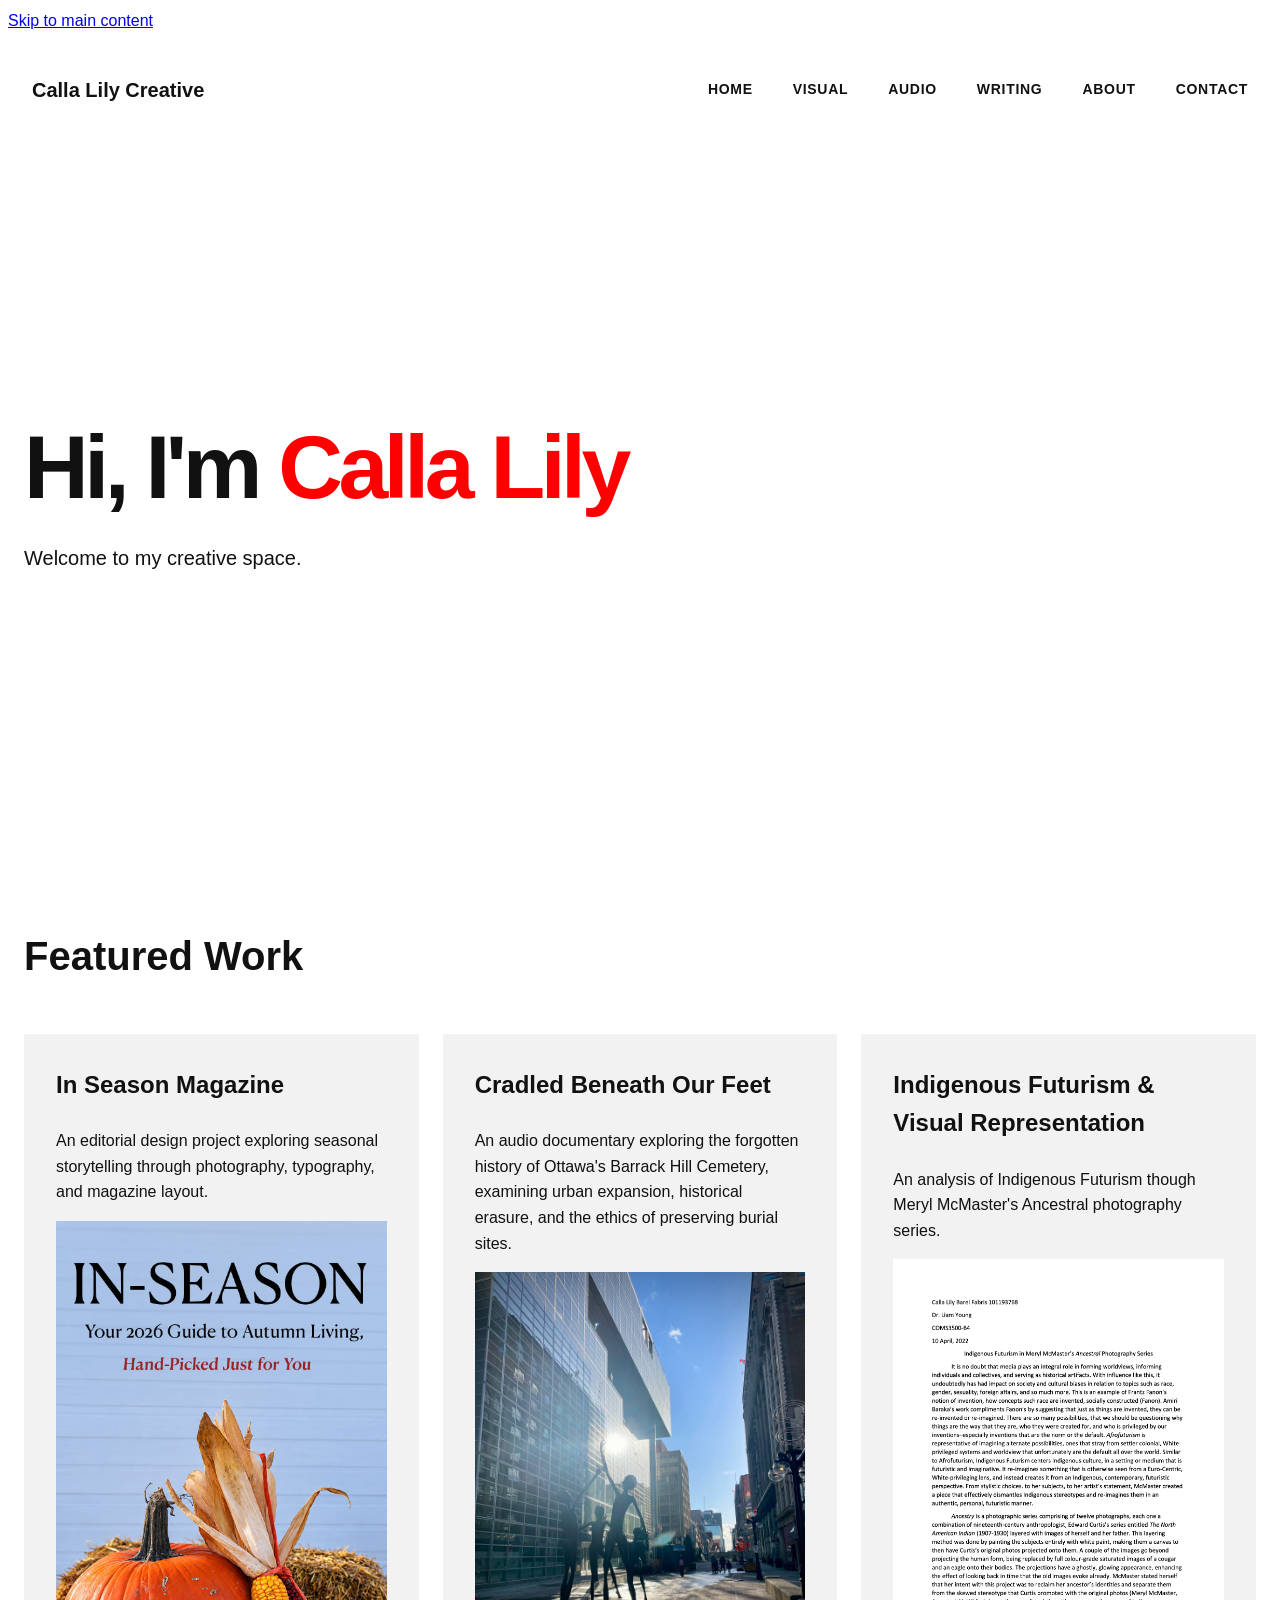
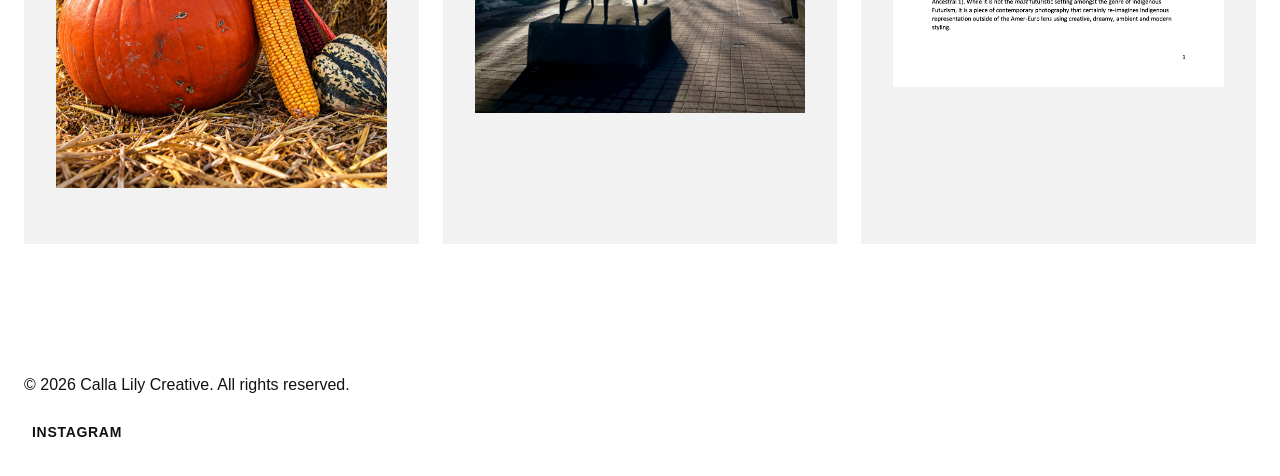
==== index.html @ 851830d2 "fixing typos caught on html validator" ====
<!DOCTYPE html>
<html lang="en">
<head>
    <meta charset="UTF-8">
    <meta name="viewport" content="width=device-width, initial-scale=1.0">
    <title>Calla Lily Creative</title>
    <link rel="stylesheet" href="css/styles.css">

    <style>
        a {
            display: inline-block;
            padding: 8px;
        }
    </style>
</head>
<body>

    <a href="#main-content">Skip to main content</a>
    <!-- tested skip link in chrome. looks good.  -->

<header> 
<a href="index.html">Calla Lily Creative</a>

    <nav aria-label="Main navigation">
        <a href="index.html">Home</a>
        <a href="visual.html">Visual</a>
        <a href="audio.html">Audio</a>
        <a href="writing.html">Writing</a>
        <a href="about.html">About</a>
        <a href="contact.html">Contact</a>
    </nav>

<!-- here is my navigation bar -->

</header>

<main id="main-content">

    <!-- This is a skip link. the href will point to the element with matching id.  -->
    <section class="hero" aria-labelledby="welcome-heading">
       
        <h1 id="welcome-heading">Hi, I'm <span class="accent">Calla Lily</span></h1>
        <!-- added a span here to highlight my name with the accent colour -->
        <p>Welcome to my creative space.</p>

        <!-- this is my large hero banner with welcome text. -->
    
    </section>

    <section class="featured" aria-labelledby="featured-heading">
        <h2 id="featured-heading">Featured Work</h2>
        <article>
            <h3>In Season Magazine</h3>
            <p>An editorial design project exploring seasonal storytelling through photography, typography, and magazine layout.</p>
     <img src="images/InSeasonCover.jpg"
        alt="Cover of In Season, a seasonal lifestyle magazine"
        width="1050"
        height="1800">
        </article>
        
        <article>
            <h3>Cradled Beneath Our Feet</h3>
            <p>An audio documentary exploring the forgotten history of Ottawa's Barrack Hill Cemetery, examining urban expansion, historical erasure, and the ethics of preserving burial sites.</p>
        <img src="images/BarrackHill.jpeg"
        alt="Sunlit sculpture surrounded by buildings in downtown Ottawa, where old burial site used to be"
        width="1056"
        height="1408">
        </article>
        <article>
            <h3>Indigenous Futurism &amp; Visual Representation</h3>
            <p>An analysis of Indigenous Futurism though Meryl McMaster's Ancestral photography series.</p>
        <img src="images/IndigenousFuturismPic-1.jpg"
        alt="First page of an academic essay analyzing Indigenous Futurism in Meryl McMaster's Ancestral photography series"
        width="2550"
        height="3300">
        </article>
    </section>
    
    <!-- these are my featured project cards. they will have image and caption. -->

</main>
    
<footer>
    <p>&copy; 2026 Calla Lily Creative. All rights reserved.</p>
    <nav aria-label="Social media">
        <a href="#">Instagram</a>
    </nav>
</footer>


<!-- At this point I have run the code through html validator. No errors or warnings! -->

 
</body>
</html>
---- css/styles.css ----
/* Global box sizing */
* {
    box-sizing: border-box;
}

/* Typography and page styles */
body {
    margin: 0;
    font-family: Helvetica, Arial, sans-serif;
    font-size: 1rem;
    line-height: 1.6;
}

/* 1 rem font size is relative, required for mid term assi. */

/* ===Colour Palette==== */

:root {
    --color-background: #FFFFFF;
    --color-surface: #F2F2F2;
    --color-text: #111111;
    --color-muted: #555555;
    --color-accent: #FF0000;
}

/* note there's SIX digits in the color-text lol */

body {
    background-color: var(--color-background);
    color: var(--color-text);
}

/* I told chatgpt that I want this website to scroll very smoothly to have an editorial look. It suggested this SCROLL-BEHABIOR:SMOOTH. So that's where I learned it, for full transparency. */
/* smooth scrolling */
html {
    scroll-behavior: smooth;
}

/* using Emmett suggestions as well. */

@media (prefers-reduced-motion: reduce) {
    html {
        scroll-behavior: auto;
    }
}

/* layout for the main page */
body {
    min-height: 100vh;
    display: grid;
    grid-template-rows: auto 1fr auto;
    grid-template-columns: minmax(0, 1fr);
}

/* wide page spacing */
/* grid requirement for css midterm */
header,
main,
footer {
    width: 100%;
    min-width: 0;
    padding: 1.5rem;
}

/* styling header and navigation */

header {
    display: flex;
    flex-wrap: wrap;
    justify-content: space-between;
    align-items: center;
    gap: 1.5rem;
}

header > a {
    color: var(--color-text);
    font-size: 1.25rem;
    font-weight: 700;
    text-decoration: none;
}

nav {
    display: flex;
    flex-wrap: wrap;
    gap: 1.5rem;
}

 nav a {
    color: var(--color-text);
    text-decoration: none;
    font-size: 0.875rem;
    font-weight: 600;
    text-transform: uppercase;
    letter-spacing: 0.05em;
 }

 nav a:hover {
    color: var(--color-accent);
 }

 nav a:focus-visible,
 header > a:focus-visible {
    outline: 2px solid var(--color-accent);
    outline-offset: 4px;
 }

 /* using emmet a lot here for header styling and nav. */

 /* creating a large hero section */

 .hero {
    min-height: 75vh;
    display: flex;
    flex-direction: column;
    justify-content: center;
    padding: 3rem 0;
 }

 .hero h1 {
    font-size: clamp(2.5rem, 7vw, 8rem);
    line-height: 0.95;
    letter-spacing: -0.05em;
    margin: 0 0 2rem;
    max-width: 20ch;
 }

 .hero p {
    font-size: 1.25rem;
    max-width: 35rem;
    margin: 0;
 }

 /* using clamp() so thaat it scales smoothly between viewports 
 using max-width to keep the text from spilling too wide. */

 /* styling my name with the accent colour */
 .accent {
    color: var(--color-accent);
 }

 /* featured work section */

 .featured {
    padding: 4rem 0;
 }

 .featured h2 {
    font-size: 2.5rem;
    line-height: 1.1;
    margin-bottom: 2rem;
 }

 .featured article {
    background-color: var(--color-surface);
    padding: 2rem;
    margin-bottom: 1.5rem;
 }

 .featured h3 {
    font-size: 1.5rem;
    margin-top: 0;
 }

 /* responsive layout and media queries */

 @media (min-width: 48rem) {
    .featured {
        display: grid;
        grid-template-columns: repeat(3, minmax(0, 1fr));
        gap: 1.5rem;
    }
 }

 .featured h2 {
    grid-column: 1/-1;
 }

 .featured article {
    margin-bottom: 0;
 }

 /* responsive images */
 img {
    display: block;
    max-width: 100%;
    height: auto;
 }

 /* featured project images */
 .featured article img {
    width: 100%;
    height: auto;
    margin-bottom: 1.5rem;
 }

 /* nov. 3rd i've added card image for project 01. 02 and 03 not done yet. */

 /* Nov. 4th. I am working on adding more pages and styling them.  */

 /* highlight the current page in the navigation. learned this online lol. */
 header nav a[aria-current="page"] {
    color: var(--color-accent);
 }

 /* Nov. 5th I am working on making all the interior pages have consistent styling. */

 /* Interior page introductions. */

 .page-intro {
   padding: 5rem 0 3rem;
 }

 .page-intro h1 {
   font-size: clamp(2.5rem, 7vw, 6rem);
   line-height: 1;
   letter-spacing: -0.05em;
   margin: 0 0 2rem;
 }

 .page-intro p{
   font-size: 1.25rem;
   max-width: 45rem;
 }

 /* clamp() for responsive font sizing */

 /* styling project cards in Portfolio project sections */

 .portfolio-work {
   padding: 3rem 0 5rem;
 }

 .portfolio-work h2 {
   font-size: 2.5rem;
   line-height: 1.1;
   margin-bottom: 2rem;
 }

 .project {
   background-color: var(--color-surface);
   padding: 2rem;
   margin-bottom: 1.5rem;
 }

 .project h3 {
   font-size: 1.5rem;
   margin-top: 0;
 }

 .project img {
   width: 100%;
   max-width: 35rem;
   height:auto;
margin-bottom: 1.5rem;
 }


 /* /* Styling Contact page. */
 /* Creading separation between each section. */
 /* for this part I had chatgpt make me a list of each property to style. */

 .about-background {
   padding: 3rem 0 5rem;
   max-width: 55rem;
 }

 .about-background h2 {
   font-size: 2.5rem;
   line-height: 1.1;
   margin-bottom: 2.5rem;
 }

 .about-background h3 {
   font-size: 1.5rem;
   margin: 2rem 0 0.5rem;
 }

 .about-background p {
   max-width: 65ch;
   margin-top: 0;
 }
 
 /* Styling the Contact page */
 /* form */

 form {
   display: flex;
   flex-direction: column;
   gap: 1rem;
   max-width: 40rem;
   margin: 3rem 0;
 }

 form label {
   font-weight: 600;
 }

 form input:not([type="radio"]),
 form select,
 form textarea {
   width: 100%;
   padding: 0.75rem;
   border: 1px solid var(--color-muted);
   border-radius: 0;
   font: inherit;
 }

 form fieldset {
   border: 1px solid var(--color-muted);
   padding: 1rem;
 }

 form button {
   align-self: flex-start;
   padding:  0.75rem 1.5rem;
   background-color: var(--color-text);
   color: var(--color-background);
   border: none;
   font: inherit;
   font-weight: 600;
   cursor: pointer;
 }

 form button:hover {
   background-color: var(--color-accent);
 }

 form button:focus-visible {
   outline: 2px solid var(--color-accent);
   outline-offset: 3px;
 }

 /* Styling 'creative service' table in the Contact page. */
 /* used chatgpt again to write me a list of properties to edit with css. */

 table {
   width: 100%;
   border-collapse: collapse;
   margin: 2rem 0 4rem;
 }

 table caption {
   text-align: left;
   font-weight: 600;
   margin-bottom: 1rem;
 }

 table th, 
 table td {
   padding: 1rem;
   text-align: left;
   border-bottom: 1px solid #CCCCCC
 }

 table thead {
   background-color: var(--color-text);
   color: var(--color-background);
 }

 table tbody tr:nth-child(even) {
   background-color: var(--color-surface);
 }

 table tfoot {
   font-weight: 700;
 }
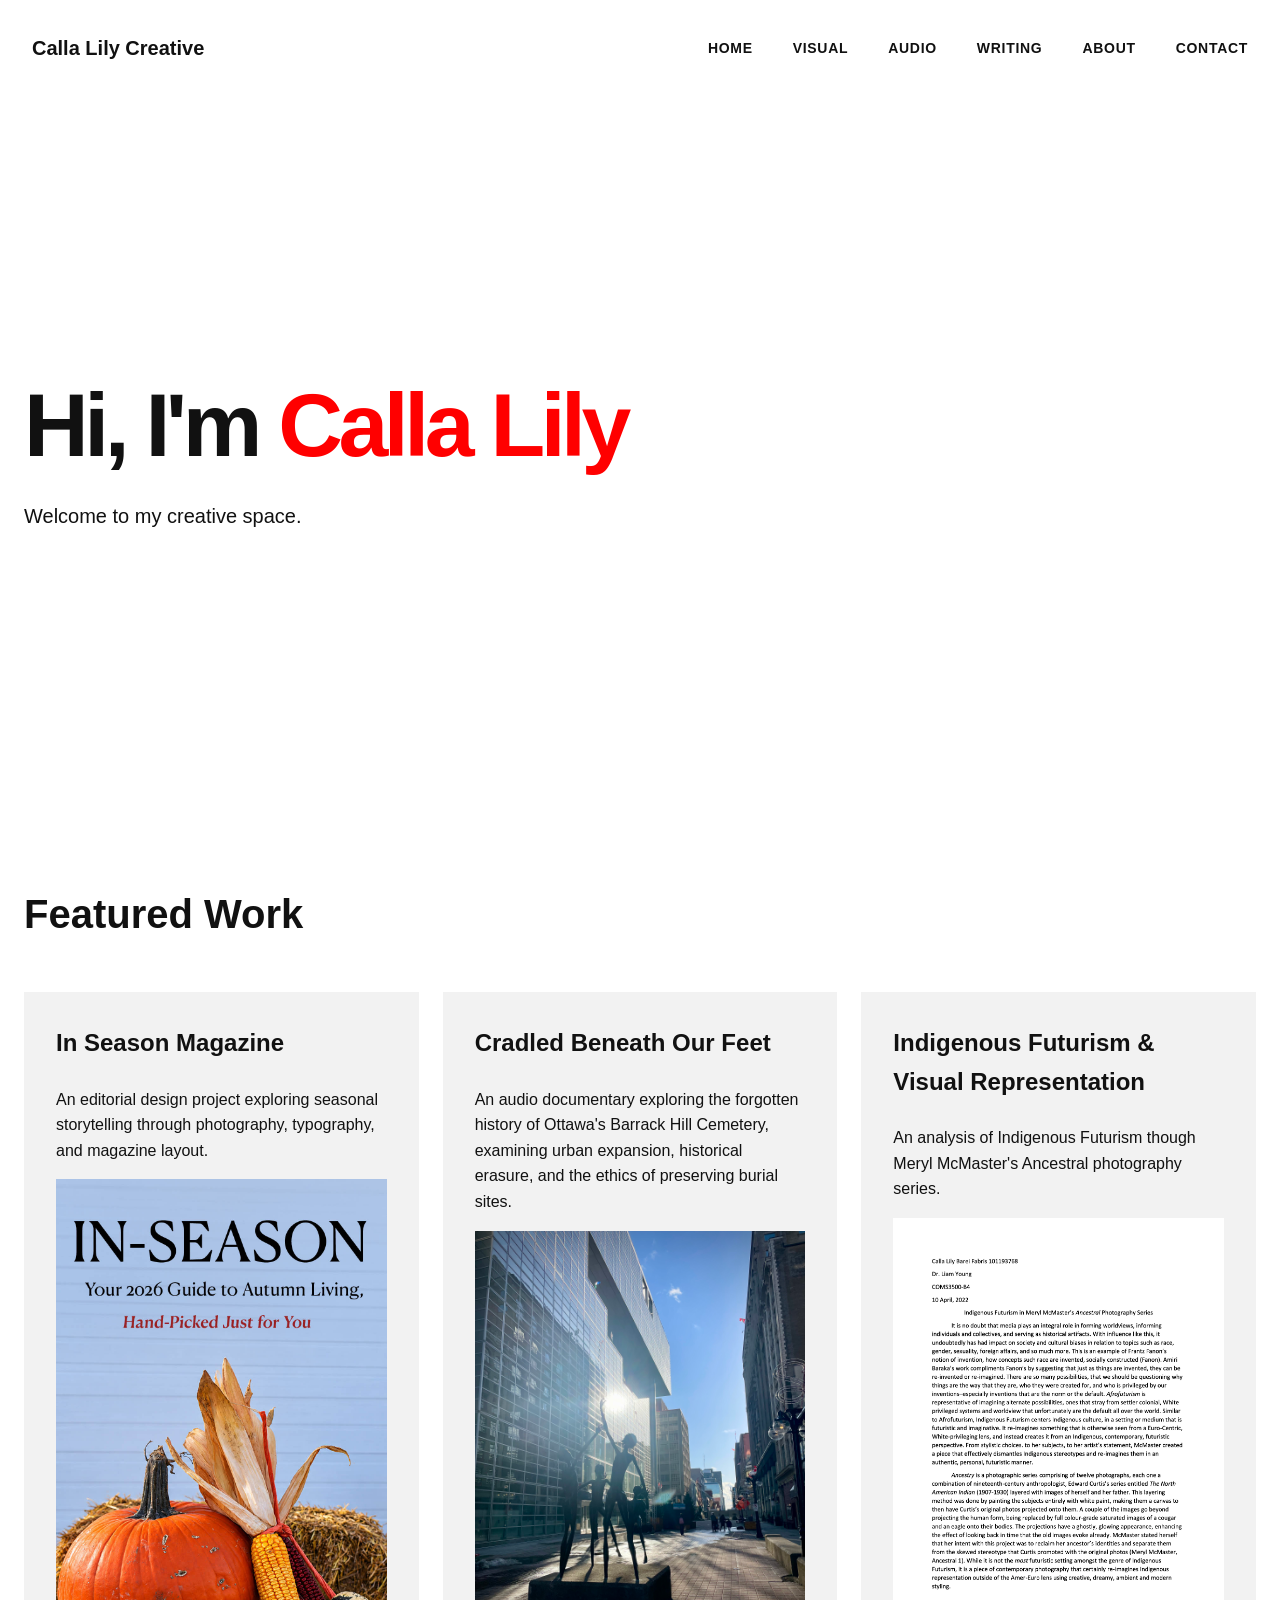
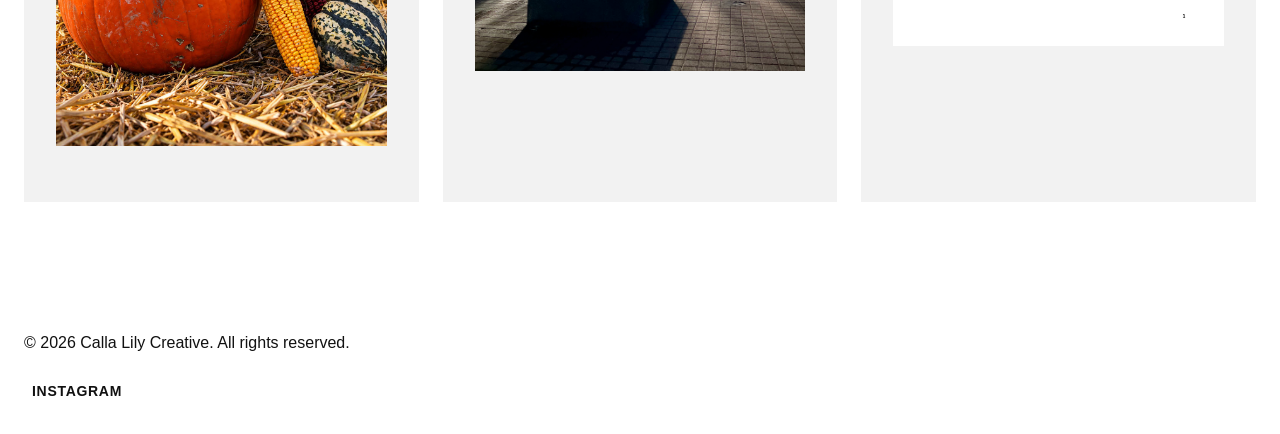
==== commit d278714f: "skip link focus visible and z index in stylesheet" ====
--- a/index.html
+++ b/index.html
@@ -15,8 +15,10 @@
 </head>
 <body>
 
-    <a href="#main-content">Skip to main content</a>
+    <a href="#main-content" class="visually-hidden skip-link">Skip to main content</a>
     <!-- tested skip link in chrome. looks good.  -->
+     <!-- nov. 16 updating skip link. .visually-hidden class hides the link visually, but doesn't remove it from keyboard navigation for screen readers. 
+      .skip-link for styling when it is focused with the keyboard. -->
 
 <header> 
 <a href="index.html">Calla Lily Creative</a>
--- a/css/styles.css
+++ b/css/styles.css
@@ -24,6 +24,54 @@
 }
 
 /* note there's SIX digits in the color-text lol */
+
+/* Week 10 Accessible keyboard focus */
+/* Give all interactive elements a visible focus indicator */
+
+:focus-visible {
+  outline: 0.1875rem solid var(--color-text)
+  outline-offset: 0.25rem;
+}
+
+/* Week 10 visually hidden accessible content */
+.visually-hidden {
+  position: absolute;
+  width: 1px;
+  height: 1px;
+  padding: 0;
+  margin: -1px;
+  overflow: hidden;
+  clip: rect.(0, 0, 0, 0);
+  white-space: nowrap;
+  border: 0;
+}
+
+/* reveal skip link when focused with keyboard */
+.skip-link:focus-visible {
+  position: fixed;
+  top: 1rem;
+  width: auto;
+  height: auto;
+  padding: 0.75rem 1rem;
+  margin: 0;
+  overflow: visible;
+  clip: auto;
+  white-space: normal;
+  background-color: var(--color-background);
+  color: var(--color-text);
+  outline: 0.1875rem solid var(--color-text);
+  outline-offset: 0.25rem;
+  z-index: 1000;
+}
+
+/* z-index controls stacking order of overlapping elements. it helps kkeep important elements such as skip links visible.  */
+
+/* use a contrasting outline for dark backgrounds */
+form button: focus-visible {
+  outline-color: var(--color-accent);
+}
+
+/* there are more specific rules further down here which can override the universal rule. indicators should remain visible though. */
 
 body {
     background-color: var(--color-background);
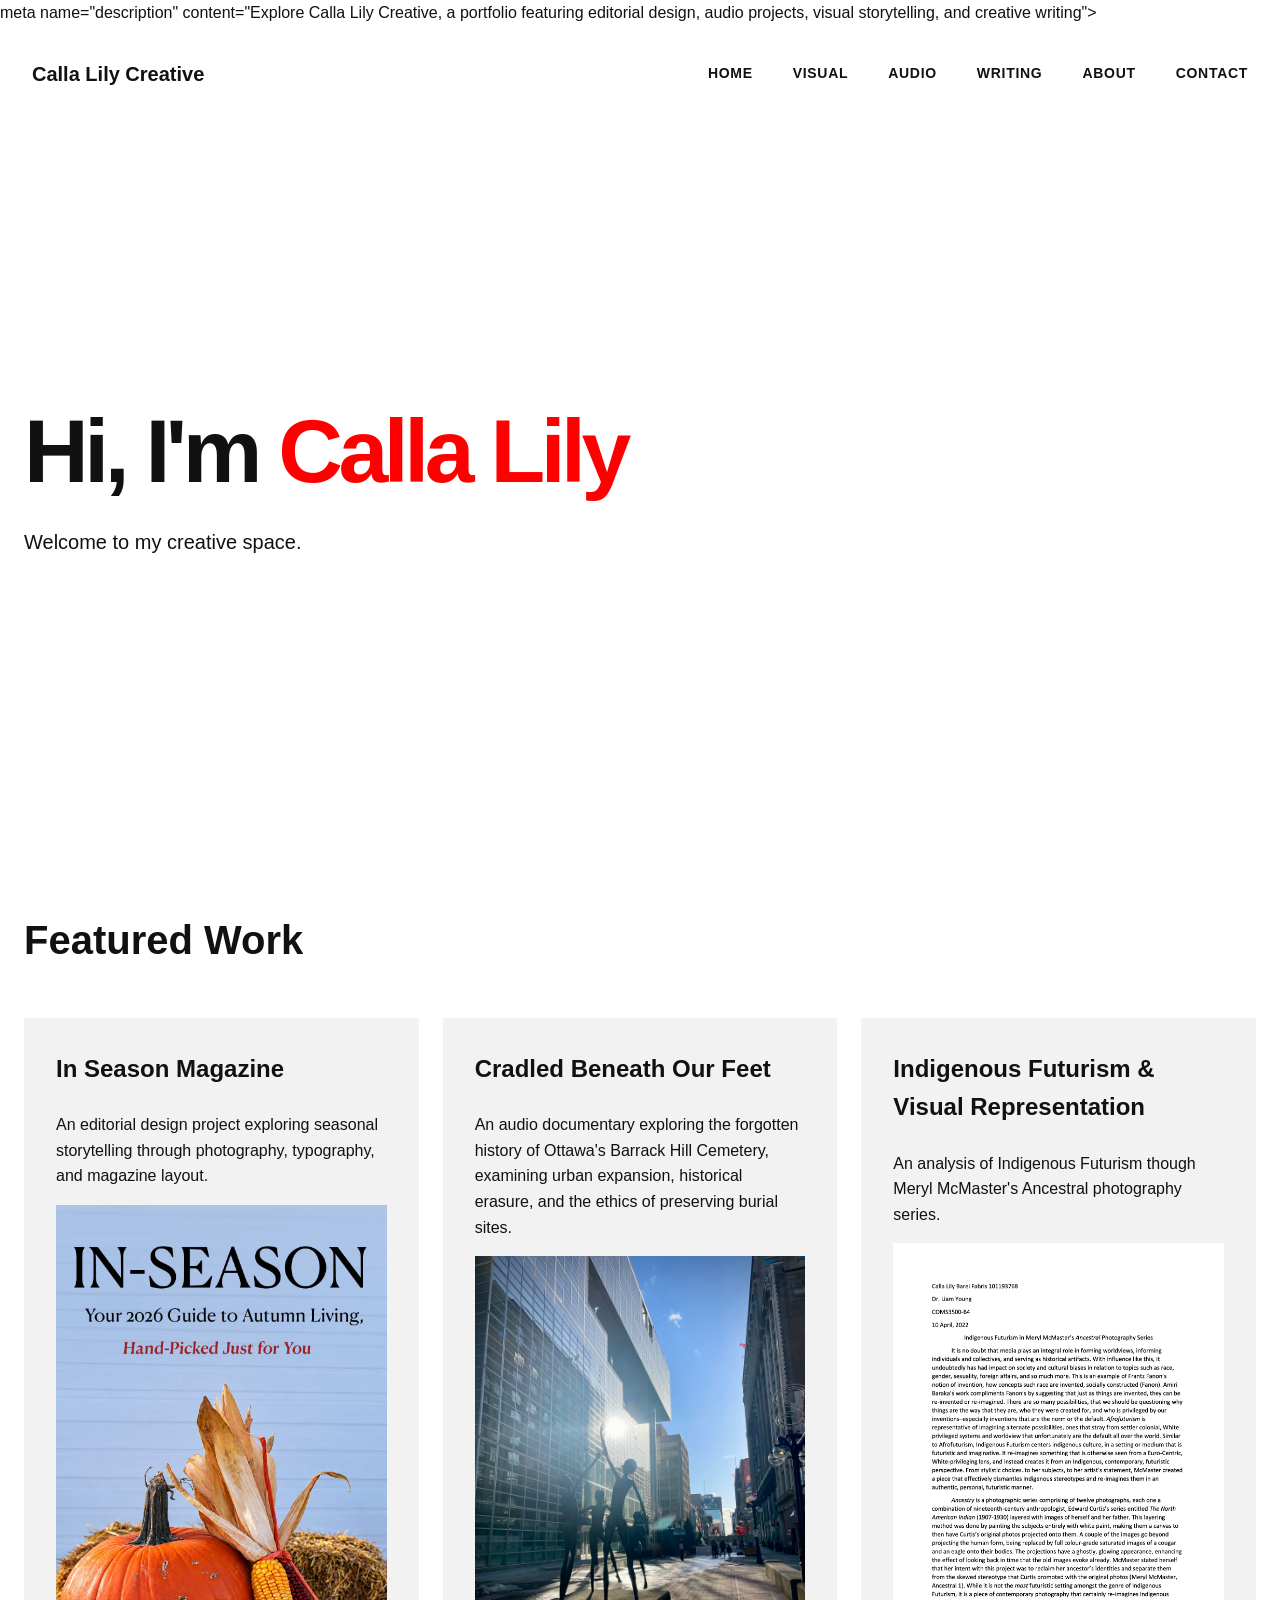
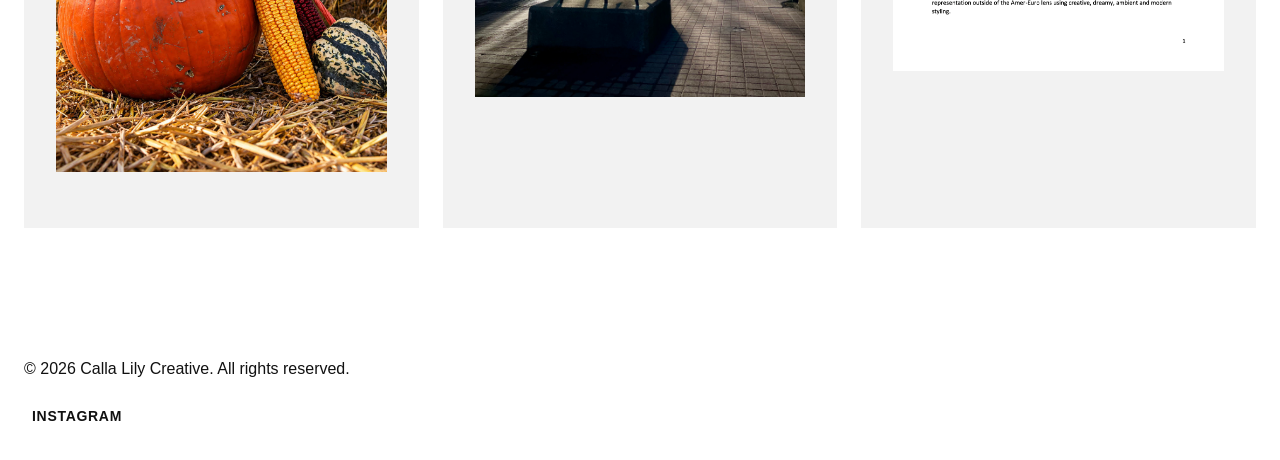
==== commit f5b2947c: "lighthouse test fix for SEO: meta description" ====
--- a/index.html
+++ b/index.html
@@ -4,8 +4,11 @@
     <meta charset="UTF-8">
     <meta name="viewport" content="width=device-width, initial-scale=1.0">
     <title>Calla Lily Creative</title>
+    meta name="description" content="Explore Calla Lily Creative, a portfolio featuring editorial design, audio projects, visual storytelling, and creative writing">
     <link rel="stylesheet" href="css/styles.css">
 
+    <!-- Added this line in between title and link to fix Lighthouse SEO issue: Document does not have a meta description. -->
+    
     <style>
         a {
             display: inline-block;
--- a/css/styles.css
+++ b/css/styles.css
@@ -86,11 +86,6 @@
 
 /* using Emmett suggestions as well. */
 
-@media (prefers-reduced-motion: reduce) {
-    html {
-        scroll-behavior: auto;
-    }
-}
 
 /* layout for the main page */
 body {
@@ -411,4 +406,11 @@
 
  table tfoot {
    font-weight: 700;
+ }
+
+ /* week 10 respect reduced motion preferences */
+ @media (prefers-reduced-motion: reduce) {
+  html {
+    scroll-behavior: auto;
+  }
  }
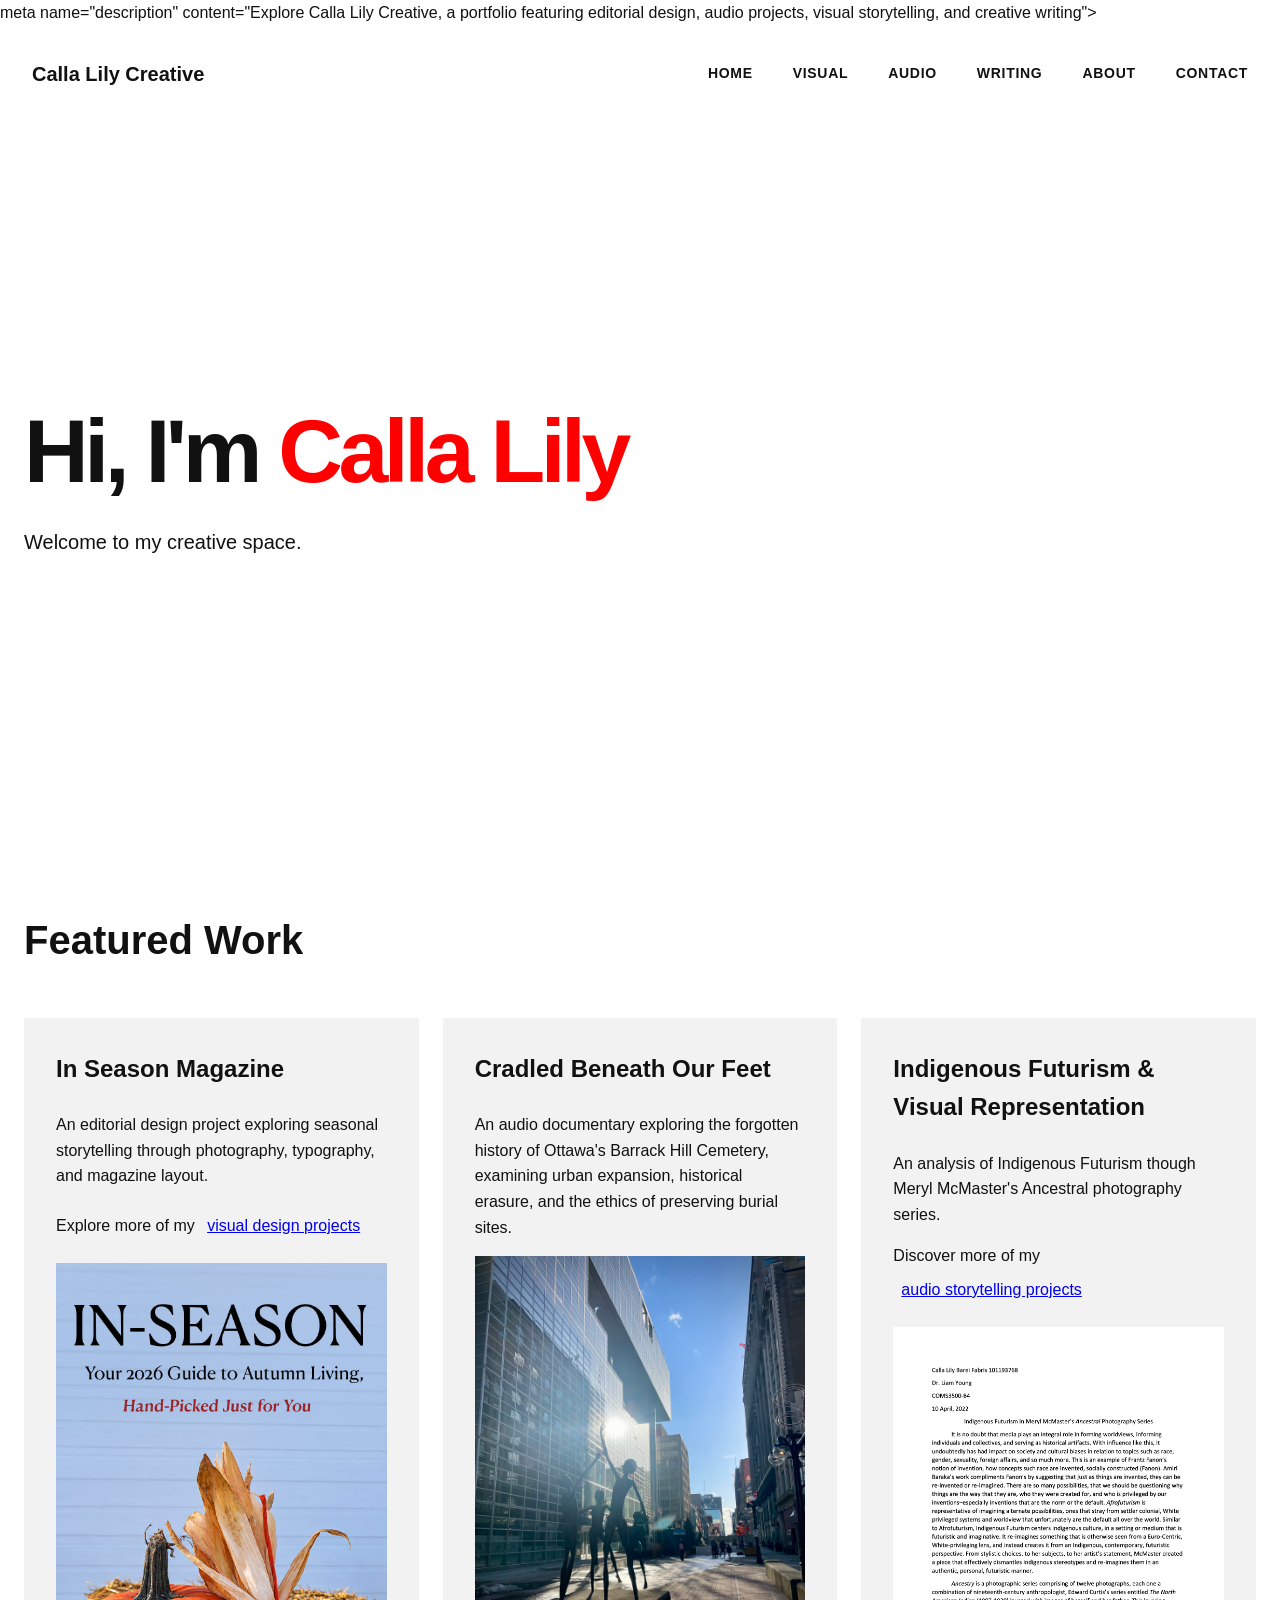
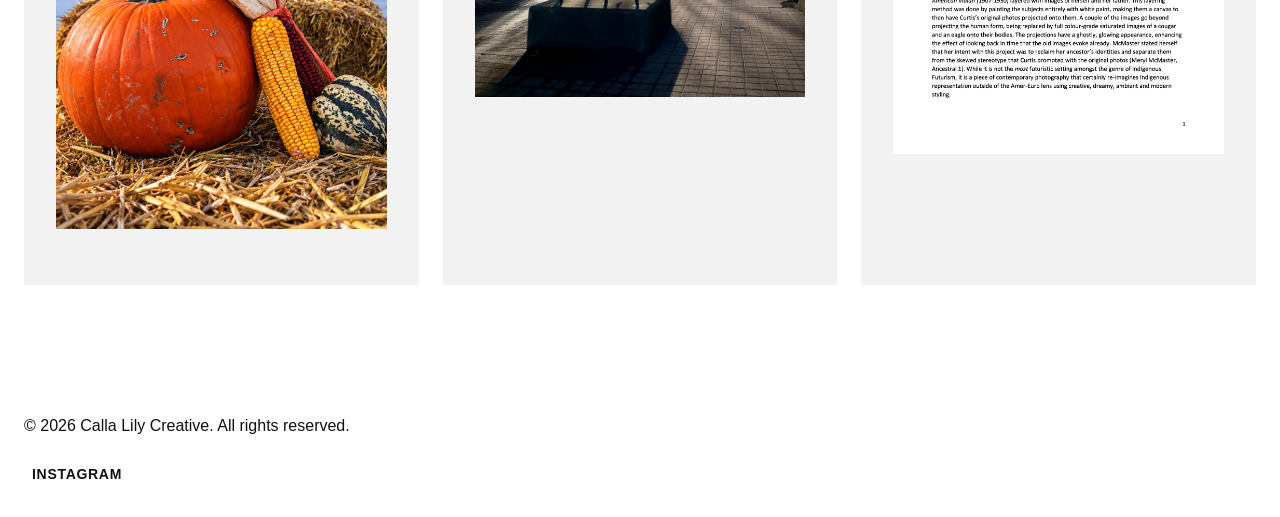
==== commit 10149299: "contextual internal links added" ====
--- a/index.html
+++ b/index.html
@@ -5,6 +5,14 @@
     <meta name="viewport" content="width=device-width, initial-scale=1.0">
     <title>Calla Lily Creative</title>
     meta name="description" content="Explore Calla Lily Creative, a portfolio featuring editorial design, audio projects, visual storytelling, and creative writing">
+    <!-- Week 11 Open Graph metadata for social sharing -->
+     <meta property="og:title" content="Calla Lily Creative | Portfolio">
+     <meta property="og:description" content="Explore a creative portfolio featuring editorial design, audio projects, visual storytelling, and writing.">
+     <meta property="og:image" content="https://callalilyb.github.io/Callalilycreative/images/og-preview.jpg">
+     <meta property="og:url" content="https://callalilyb.github.io/Callalilycreative/">
+     <meta property="og:type" content="website">
+
+     <!-- note that og":image url is planned. It's not going to work until i get an image in here and name it og-preview.jpg. -->
     <link rel="stylesheet" href="css/styles.css">
 
     <!-- Added this line in between title and link to fix Lighthouse SEO issue: Document does not have a meta description. -->
@@ -15,6 +23,23 @@
             padding: 8px;
         }
     </style>
+
+    <!-- Now i will write the structured data for w11 assignment -->
+<script type="application/ld+json">
+    {
+        "@context": "https://schema.org",
+        "@type": "ProfilePage",
+        "name": "Calla Lily Creative",
+        "description": "A creative portfolio featuring editorial design, audio projects, visual storytelling, and writing.",
+        "url": "https://callalilyb.github.io/Callalilycreative/",
+        "mainEntity": {
+            "@type": "Person",
+            "name": "Calla Lily",
+            "url": "https://callalilyb.github.io/Callalilycreative/"
+        }
+    }
+</script>
+
 </head>
 <body>
 
@@ -57,7 +82,8 @@
         <article>
             <h3>In Season Magazine</h3>
             <p>An editorial design project exploring seasonal storytelling through photography, typography, and magazine layout.</p>
-     <img src="images/InSeasonCover.jpg"
+            <p>Explore more of my <a href="visual.html">visual design projects</a></p>
+            <img src="images/InSeasonCover.jpg"
         alt="Cover of In Season, a seasonal lifestyle magazine"
         width="1050"
         height="1800">
@@ -74,7 +100,8 @@
         <article>
             <h3>Indigenous Futurism &amp; Visual Representation</h3>
             <p>An analysis of Indigenous Futurism though Meryl McMaster's Ancestral photography series.</p>
-        <img src="images/IndigenousFuturismPic-1.jpg"
+            <p>Discover more of my <a href="audio.html">audio storytelling projects</a></p>
+            <img src="images/IndigenousFuturismPic-1.jpg"
         alt="First page of an academic essay analyzing Indigenous Futurism in Meryl McMaster's Ancestral photography series"
         width="2550"
         height="3300">
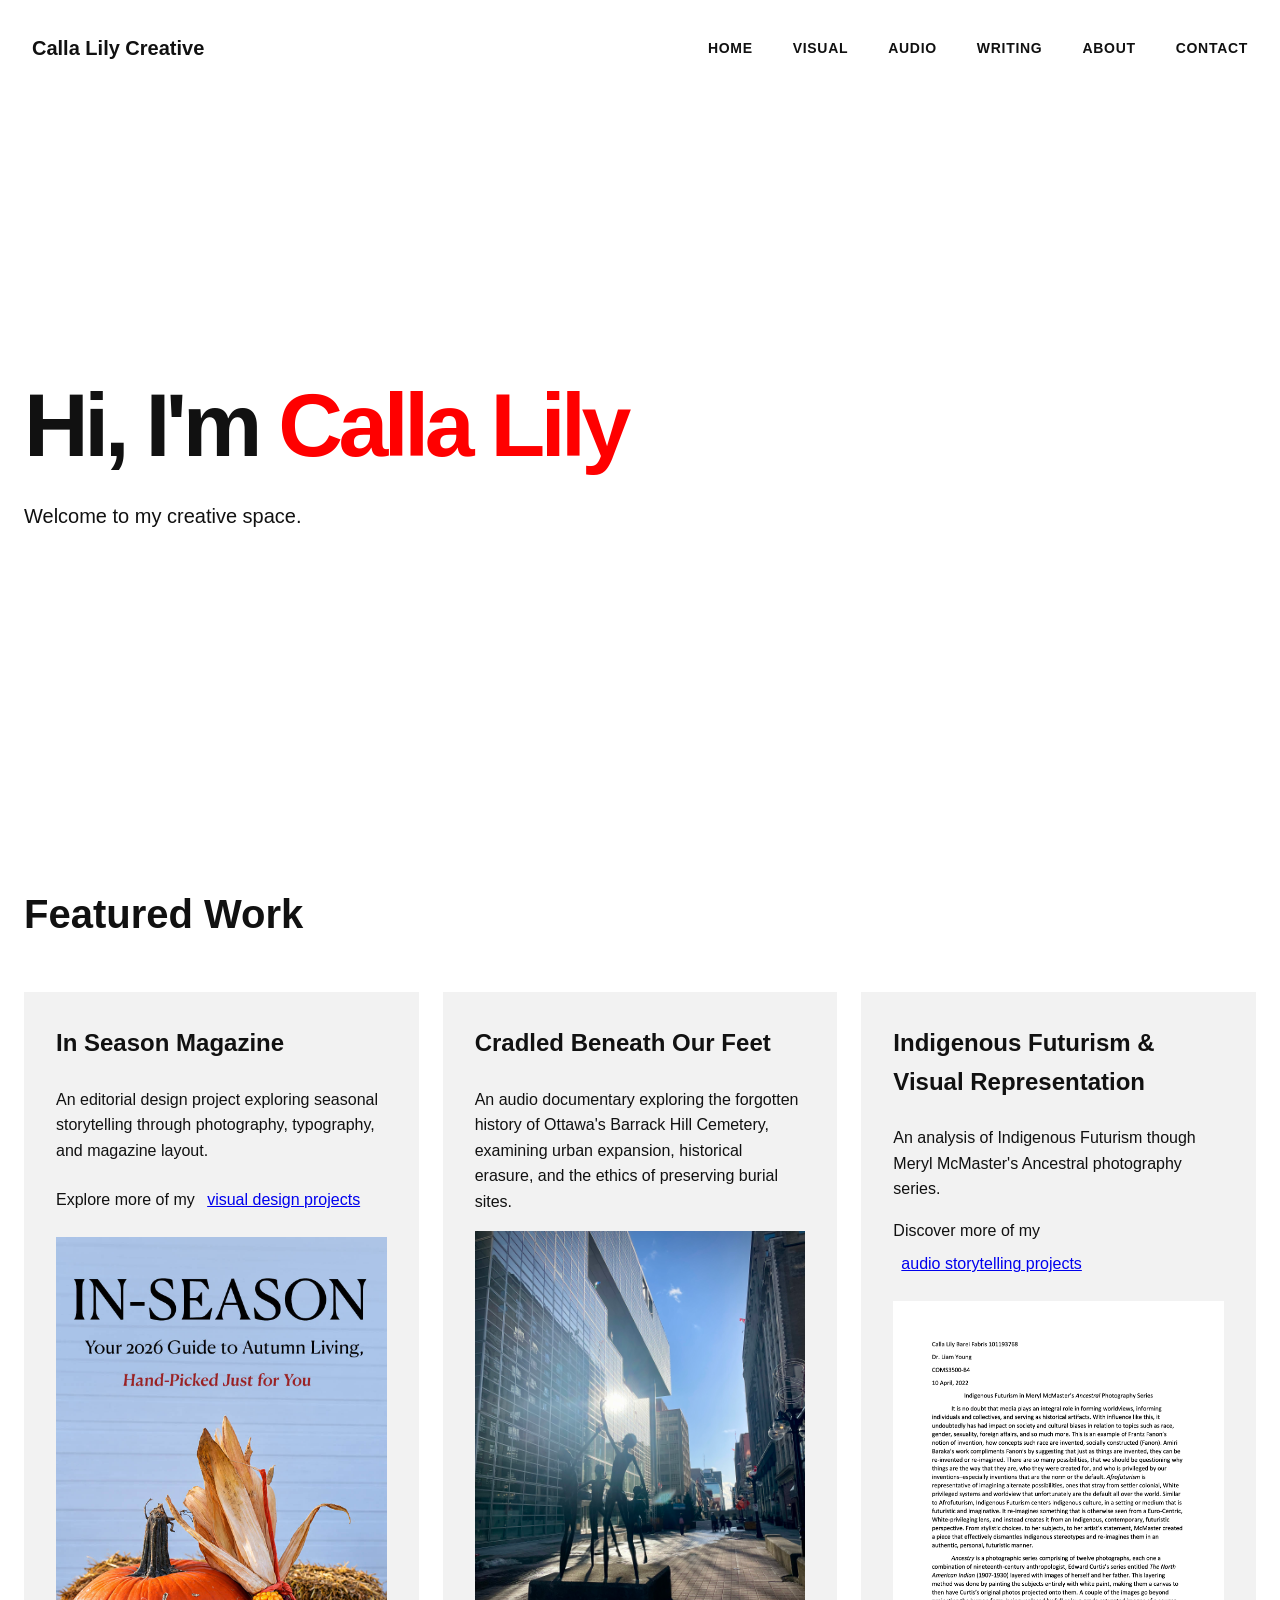
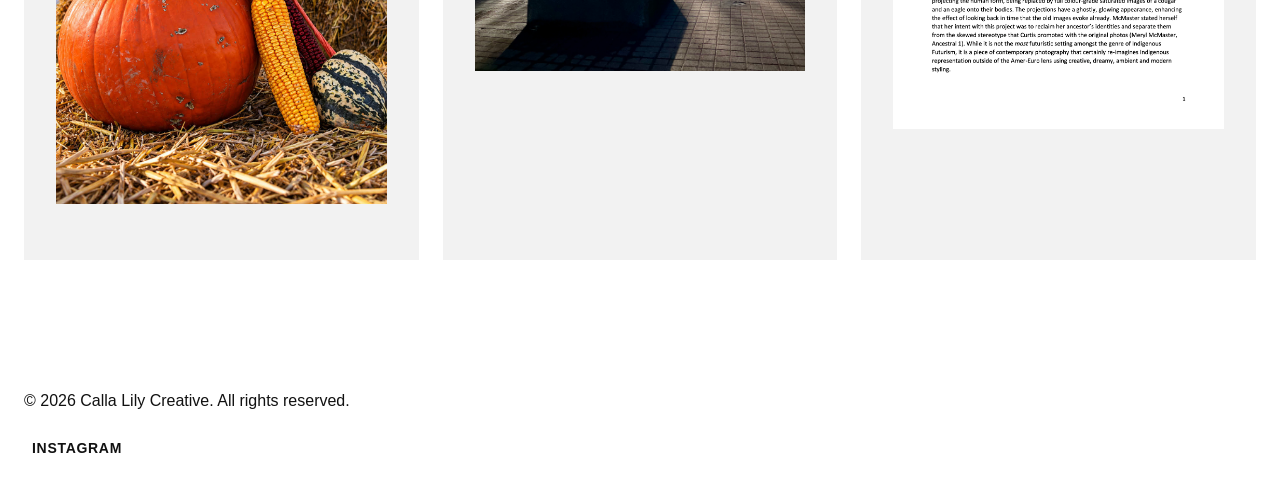
==== commit 7f06f88a: "meta opening tag typo fix" ====
--- a/index.html
+++ b/index.html
@@ -4,7 +4,7 @@
     <meta charset="UTF-8">
     <meta name="viewport" content="width=device-width, initial-scale=1.0">
     <title>Calla Lily Creative</title>
-    meta name="description" content="Explore Calla Lily Creative, a portfolio featuring editorial design, audio projects, visual storytelling, and creative writing">
+    <meta name="description" content="Explore Calla Lily Creative, a portfolio featuring editorial design, audio projects, visual storytelling, and creative writing">
     <!-- Week 11 Open Graph metadata for social sharing -->
      <meta property="og:title" content="Calla Lily Creative | Portfolio">
      <meta property="og:description" content="Explore a creative portfolio featuring editorial design, audio projects, visual storytelling, and writing.">
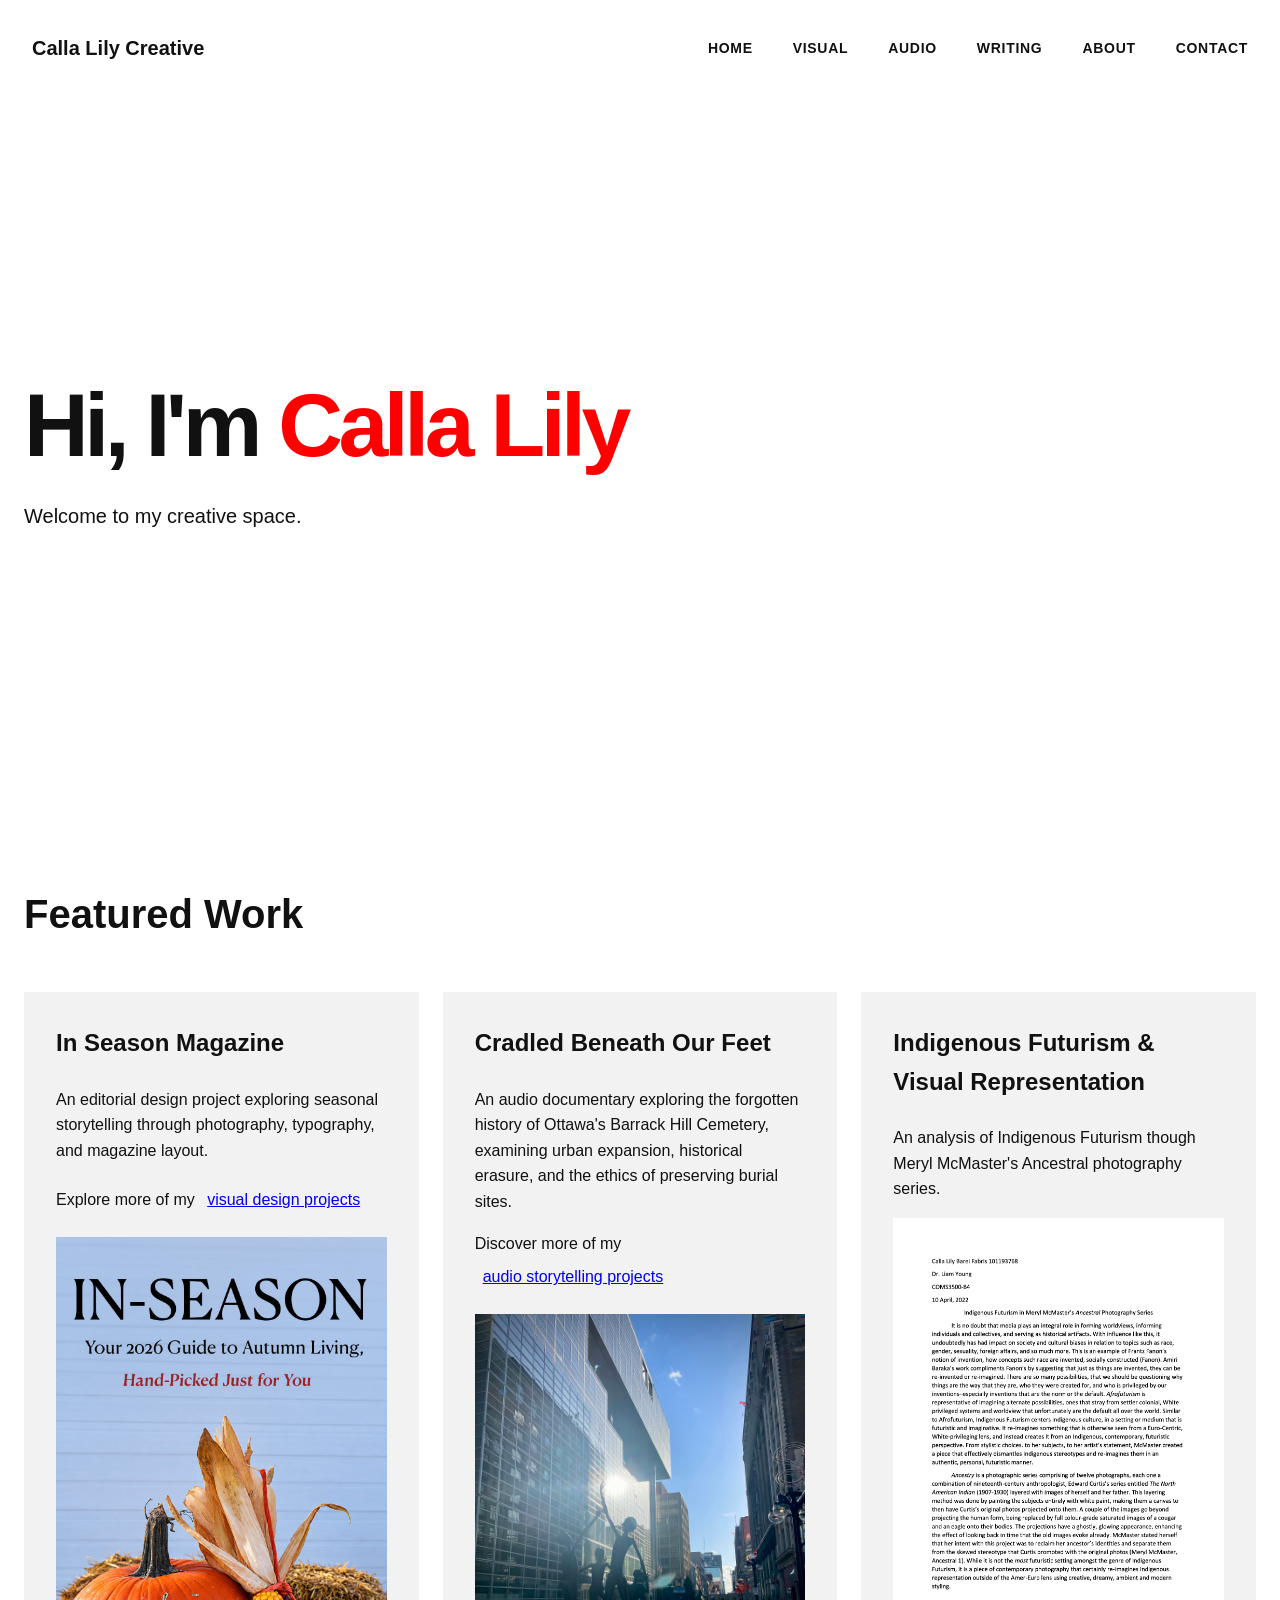
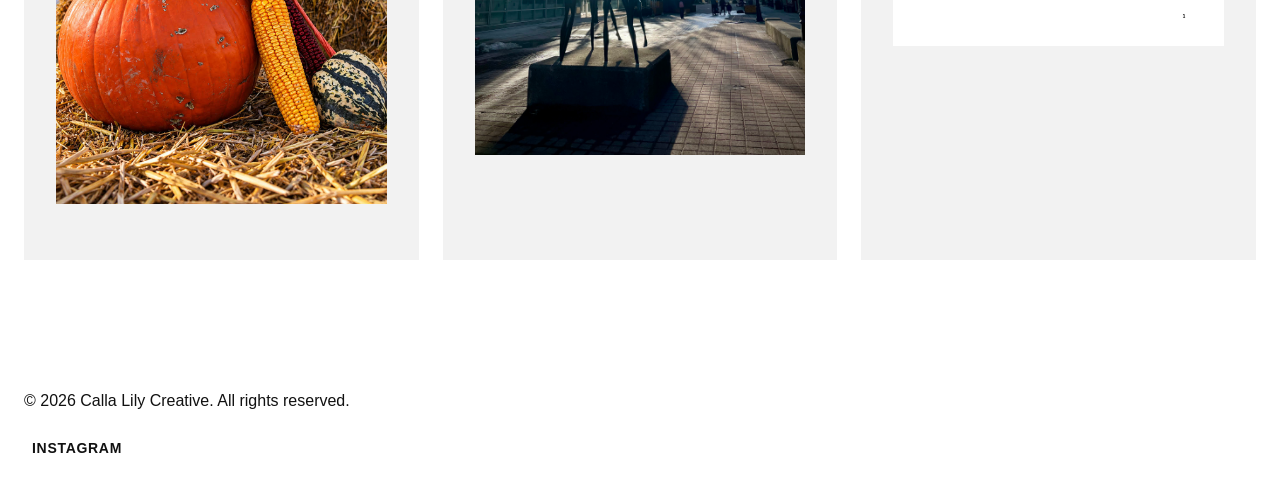
==== commit d9b737ca: "context link typo fixed" ====
--- a/index.html
+++ b/index.html
@@ -92,7 +92,8 @@
         <article>
             <h3>Cradled Beneath Our Feet</h3>
             <p>An audio documentary exploring the forgotten history of Ottawa's Barrack Hill Cemetery, examining urban expansion, historical erasure, and the ethics of preserving burial sites.</p>
-        <img src="images/BarrackHill.jpeg"
+        <p>Discover more of my <a href="audio.html">audio storytelling projects</a></p>
+            <img src="images/BarrackHill.jpeg"
         alt="Sunlit sculpture surrounded by buildings in downtown Ottawa, where old burial site used to be"
         width="1056"
         height="1408">
@@ -100,7 +101,6 @@
         <article>
             <h3>Indigenous Futurism &amp; Visual Representation</h3>
             <p>An analysis of Indigenous Futurism though Meryl McMaster's Ancestral photography series.</p>
-            <p>Discover more of my <a href="audio.html">audio storytelling projects</a></p>
             <img src="images/IndigenousFuturismPic-1.jpg"
         alt="First page of an academic essay analyzing Indigenous Futurism in Meryl McMaster's Ancestral photography series"
         width="2550"
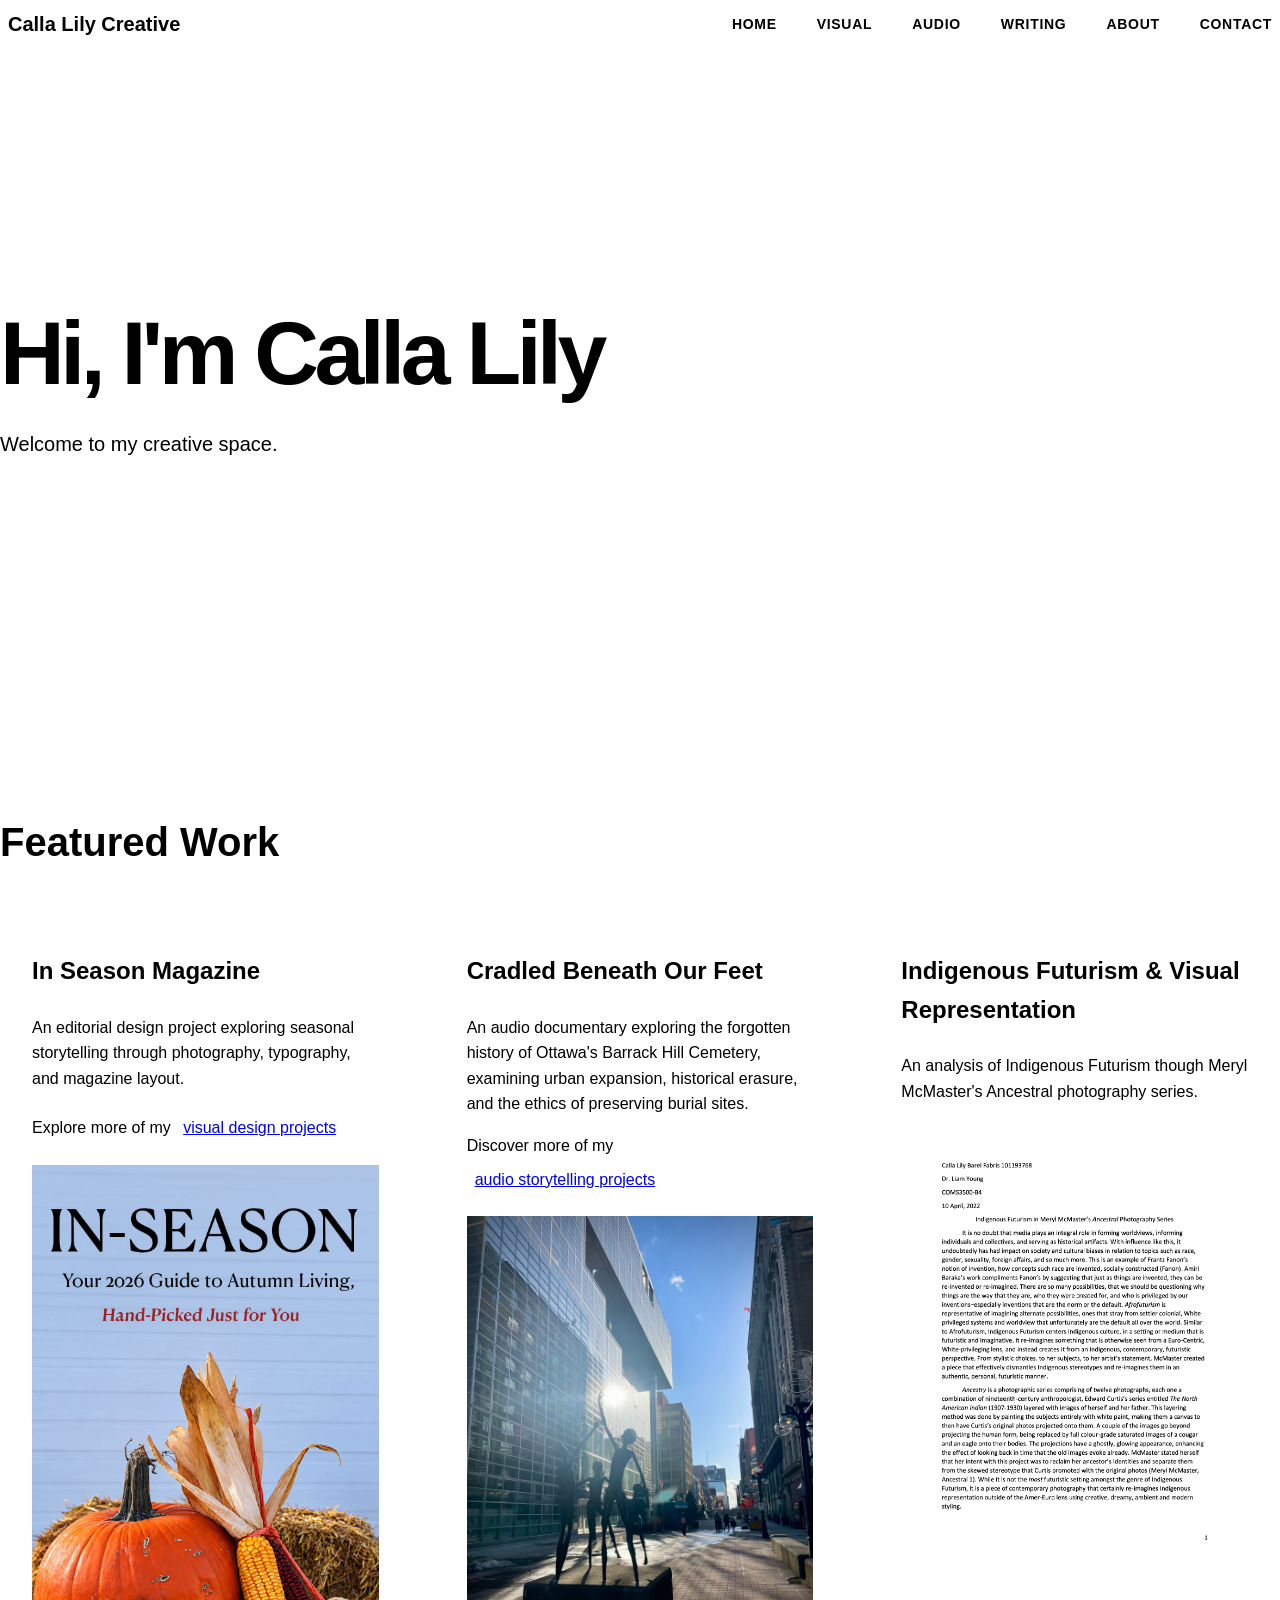
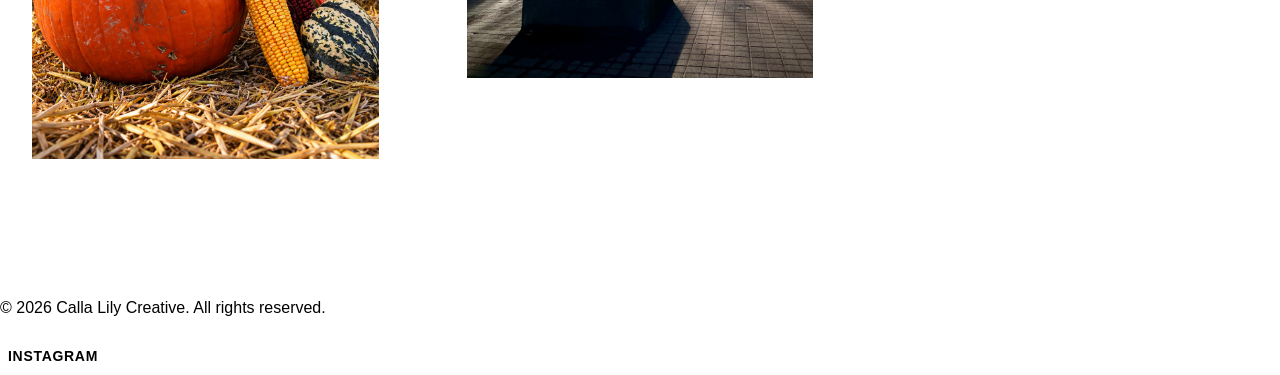
==== commit c8aedfeb: "creating component variant with css variable overrides. also updated <article> tag in index.html" ====
--- a/index.html
+++ b/index.html
@@ -89,7 +89,7 @@
         height="1800">
         </article>
         
-        <article>
+        <article class="featured-highlight">
             <h3>Cradled Beneath Our Feet</h3>
             <p>An audio documentary exploring the forgotten history of Ottawa's Barrack Hill Cemetery, examining urban expansion, historical erasure, and the ethics of preserving burial sites.</p>
         <p>Discover more of my <a href="audio.html">audio storytelling projects</a></p>
--- a/css/styles.css
+++ b/css/styles.css
@@ -7,7 +7,7 @@
 body {
     margin: 0;
     font-family: Helvetica, Arial, sans-serif;
-    font-size: 1rem;
+    font-size: var(--font-body);
     line-height: 1.6;
 }
 
@@ -15,12 +15,26 @@
 
 /* ===Colour Palette==== */
 
+/* W11: replacing old root section with a new custom-property system */
 :root {
-    --color-background: #FFFFFF;
-    --color-surface: #F2F2F2;
-    --color-text: #111111;
-    --color-muted: #555555;
-    --color-accent: #FF0000;
+   --color-accent: FF0000;
+   --color-border: #CCCCCC;
+   /* spacing scale */
+   --space-xs: 0.75rem;
+   --space-sm: 1rem;
+   --space-md: 1.5rem;
+   --space-lg: 2rem;
+   --space-xl: 3rem;
+
+   /* typography */
+   --font-body: 1rem;
+   --font-small: 0.875rem;
+   --font-medium: 1.25rem;
+   --font-heading: 1.5rem;
+   --font-section: 2.5rem;
+   --font-weight-semibold: 600;
+
+   /* the colours here are labelled according to their purpose instead of appearance. This enables the code to be read in light and dark mode on devices without changing its actual property name. */
 }
 
 /* note there's SIX digits in the color-text lol */
@@ -29,7 +43,7 @@
 /* Give all interactive elements a visible focus indicator */
 
 :focus-visible {
-  outline: 0.1875rem solid var(--color-text)
+  outline: 0.1875rem solid var(--color-text);
   outline-offset: 0.25rem;
 }
 
@@ -41,7 +55,7 @@
   padding: 0;
   margin: -1px;
   overflow: hidden;
-  clip: rect.(0, 0, 0, 0);
+  clip: rect(0, 0, 0, 0);
   white-space: nowrap;
   border: 0;
 }
@@ -49,10 +63,10 @@
 /* reveal skip link when focused with keyboard */
 .skip-link:focus-visible {
   position: fixed;
-  top: 1rem;
+  top: var(--space-sm);
   width: auto;
   height: auto;
-  padding: 0.75rem 1rem;
+  padding: var(--space-xs) var(--space-sm);
   margin: 0;
   overflow: visible;
   clip: auto;
@@ -67,7 +81,7 @@
 /* z-index controls stacking order of overlapping elements. it helps kkeep important elements such as skip links visible.  */
 
 /* use a contrasting outline for dark backgrounds */
-form button: focus-visible {
+form button:focus-visible {
   outline-color: var(--color-accent);
 }
 
@@ -102,8 +116,10 @@
 footer {
     width: 100%;
     min-width: 0;
-    padding: 1.5rem;
-}
+    padding: var(--space-med);
+}
+
+/* padding edited, value replaced with week 11 custom properties. */
 
 /* styling header and navigation */
 
@@ -112,12 +128,12 @@
     flex-wrap: wrap;
     justify-content: space-between;
     align-items: center;
-    gap: 1.5rem;
+    gap: var(--space-md);
 }
 
 header > a {
     color: var(--color-text);
-    font-size: 1.25rem;
+    font-size: var(--font-medium);
     font-weight: 700;
     text-decoration: none;
 }
@@ -125,14 +141,14 @@
 nav {
     display: flex;
     flex-wrap: wrap;
-    gap: 1.5rem;
+    gap: var(--space-md);
 }
 
  nav a {
     color: var(--color-text);
     text-decoration: none;
-    font-size: 0.875rem;
-    font-weight: 600;
+    font-size: var(--font-small);
+    font-weight: var(--font-weight-semibold);
     text-transform: uppercase;
     letter-spacing: 0.05em;
  }
@@ -156,19 +172,19 @@
     display: flex;
     flex-direction: column;
     justify-content: center;
-    padding: 3rem 0;
+    padding: var(--space-xl) 0;
  }
 
  .hero h1 {
     font-size: clamp(2.5rem, 7vw, 8rem);
     line-height: 0.95;
     letter-spacing: -0.05em;
-    margin: 0 0 2rem;
+    margin: 0 0 var(--space-lg);
     max-width: 20ch;
  }
 
  .hero p {
-    font-size: 1.25rem;
+    font-size: var(--font-medium);
     max-width: 35rem;
     margin: 0;
  }
@@ -184,23 +200,37 @@
  /* featured work section */
 
  .featured {
-    padding: 4rem 0;
+    padding: calc(var(--space-lg) * 2) 0;
+    /* this gives original 4rem spacing while still using established spacing scale. */
  }
 
  .featured h2 {
-    font-size: 2.5rem;
+    font-size: var(--font-section);
     line-height: 1.1;
-    margin-bottom: 2rem;
+    margin-bottom: var(--space-lg);
  }
 
  .featured article {
-    background-color: var(--color-surface);
-    padding: 2rem;
-    margin-bottom: 1.5rem;
- }
+    --card-background: var(--color-surface);
+    --card-text: var(--color-text);
+    background-color: var(--card-baackground);
+    color: var(--card-text);
+    padding: var(--space-lg);
+    margin-bottom: var(--space-md)
+ }
+
+ .featured article.featured-highlight {
+  --card-background: var(--color-text);
+  --card-text: var(--color-background);
+ }
+
+ /* I did use chatgpt to figure out how to write out this attribute! */
+ /* here, only the variable is changed, and the original component rule alters the styling automatically */
+
+
 
  .featured h3 {
-    font-size: 1.5rem;
+    font-size: var(--font-heading);
     margin-top: 0;
  }
 
@@ -210,7 +240,7 @@
     .featured {
         display: grid;
         grid-template-columns: repeat(3, minmax(0, 1fr));
-        gap: 1.5rem;
+        gap: var(--space-md);
     }
  }
 
@@ -233,7 +263,7 @@
  .featured article img {
     width: 100%;
     height: auto;
-    margin-bottom: 1.5rem;
+    margin-bottom: var(--space-md);
  }
 
  /* nov. 3rd i've added card image for project 01. 02 and 03 not done yet. */
@@ -250,18 +280,19 @@
  /* Interior page introductions. */
 
  .page-intro {
-   padding: 5rem 0 3rem;
+   padding: calc(var(--space-lg) + var(--space-xl)) 0
+            var(--space-xl);
  }
 
  .page-intro h1 {
    font-size: clamp(2.5rem, 7vw, 6rem);
    line-height: 1;
    letter-spacing: -0.05em;
-   margin: 0 0 2rem;
+   margin: 0 0 var(--space-lg);
  }
 
  .page-intro p{
-   font-size: 1.25rem;
+   font-size: var(--font-medium);
    max-width: 45rem;
  }
 
@@ -270,23 +301,24 @@
  /* styling project cards in Portfolio project sections */
 
  .portfolio-work {
-   padding: 3rem 0 5rem;
+   padding: var(--space-xl) 0
+            calc(var(--space-lg) + var(--space-xl));
  }
 
  .portfolio-work h2 {
-   font-size: 2.5rem;
+   font-size: var(--font-section);
    line-height: 1.1;
-   margin-bottom: 2rem;
+   margin-bottom: var(--space-lg);
  }
 
  .project {
    background-color: var(--color-surface);
-   padding: 2rem;
-   margin-bottom: 1.5rem;
+   padding: var(--space-lg);
+   margin-bottom: var(--space-md);
  }
 
  .project h3 {
-   font-size: 1.5rem;
+   font-size: var(--font-heading);
    margin-top: 0;
  }
 
@@ -294,7 +326,7 @@
    width: 100%;
    max-width: 35rem;
    height:auto;
-margin-bottom: 1.5rem;
+margin-bottom: var(--space-md);
  }
 
 
@@ -303,19 +335,20 @@
  /* for this part I had chatgpt make me a list of each property to style. */
 
  .about-background {
-   padding: 3rem 0 5rem;
+   padding: var(--space-xl) 0
+            calc(var(--space-lg) + var(--space-xl));
    max-width: 55rem;
  }
 
  .about-background h2 {
-   font-size: 2.5rem;
+   font-size: var(--font-section);
    line-height: 1.1;
    margin-bottom: 2.5rem;
  }
 
  .about-background h3 {
-   font-size: 1.5rem;
-   margin: 2rem 0 0.5rem;
+   font-size: var(--font-heading)
+   margin: var(--space-lg) 0 0.5rem;
  }
 
  .about-background p {
@@ -329,9 +362,9 @@
  form {
    display: flex;
    flex-direction: column;
-   gap: 1rem;
+   gap: var(--space-sm);
    max-width: 40rem;
-   margin: 3rem 0;
+   margin: var(--space-xl) 0;
  }
 
  form label {
@@ -342,7 +375,7 @@
  form select,
  form textarea {
    width: 100%;
-   padding: 0.75rem;
+   padding: var(--space-xs);
    border: 1px solid var(--color-muted);
    border-radius: 0;
    font: inherit;
@@ -350,12 +383,12 @@
 
  form fieldset {
    border: 1px solid var(--color-muted);
-   padding: 1rem;
+   padding: var(--space-sm);
  }
 
  form button {
    align-self: flex-start;
-   padding:  0.75rem 1.5rem;
+   padding:  var(--space-xs) var(--space-md);
    background-color: var(--color-text);
    color: var(--color-background);
    border: none;
@@ -379,18 +412,18 @@
  table {
    width: 100%;
    border-collapse: collapse;
-   margin: 2rem 0 4rem;
+   margin: var(--space-lg) 0 calc(var(--space-lg) * 2);
  }
 
  table caption {
    text-align: left;
    font-weight: 600;
-   margin-bottom: 1rem;
+   margin-bottom: var(--space-sm);
  }
 
  table th, 
  table td {
-   padding: 1rem;
+   padding: var(--space-sm);
    text-align: left;
    border-bottom: 1px solid #CCCCCC
  }
@@ -413,4 +446,5 @@
   html {
     scroll-behavior: auto;
   }
- }+ }
+
